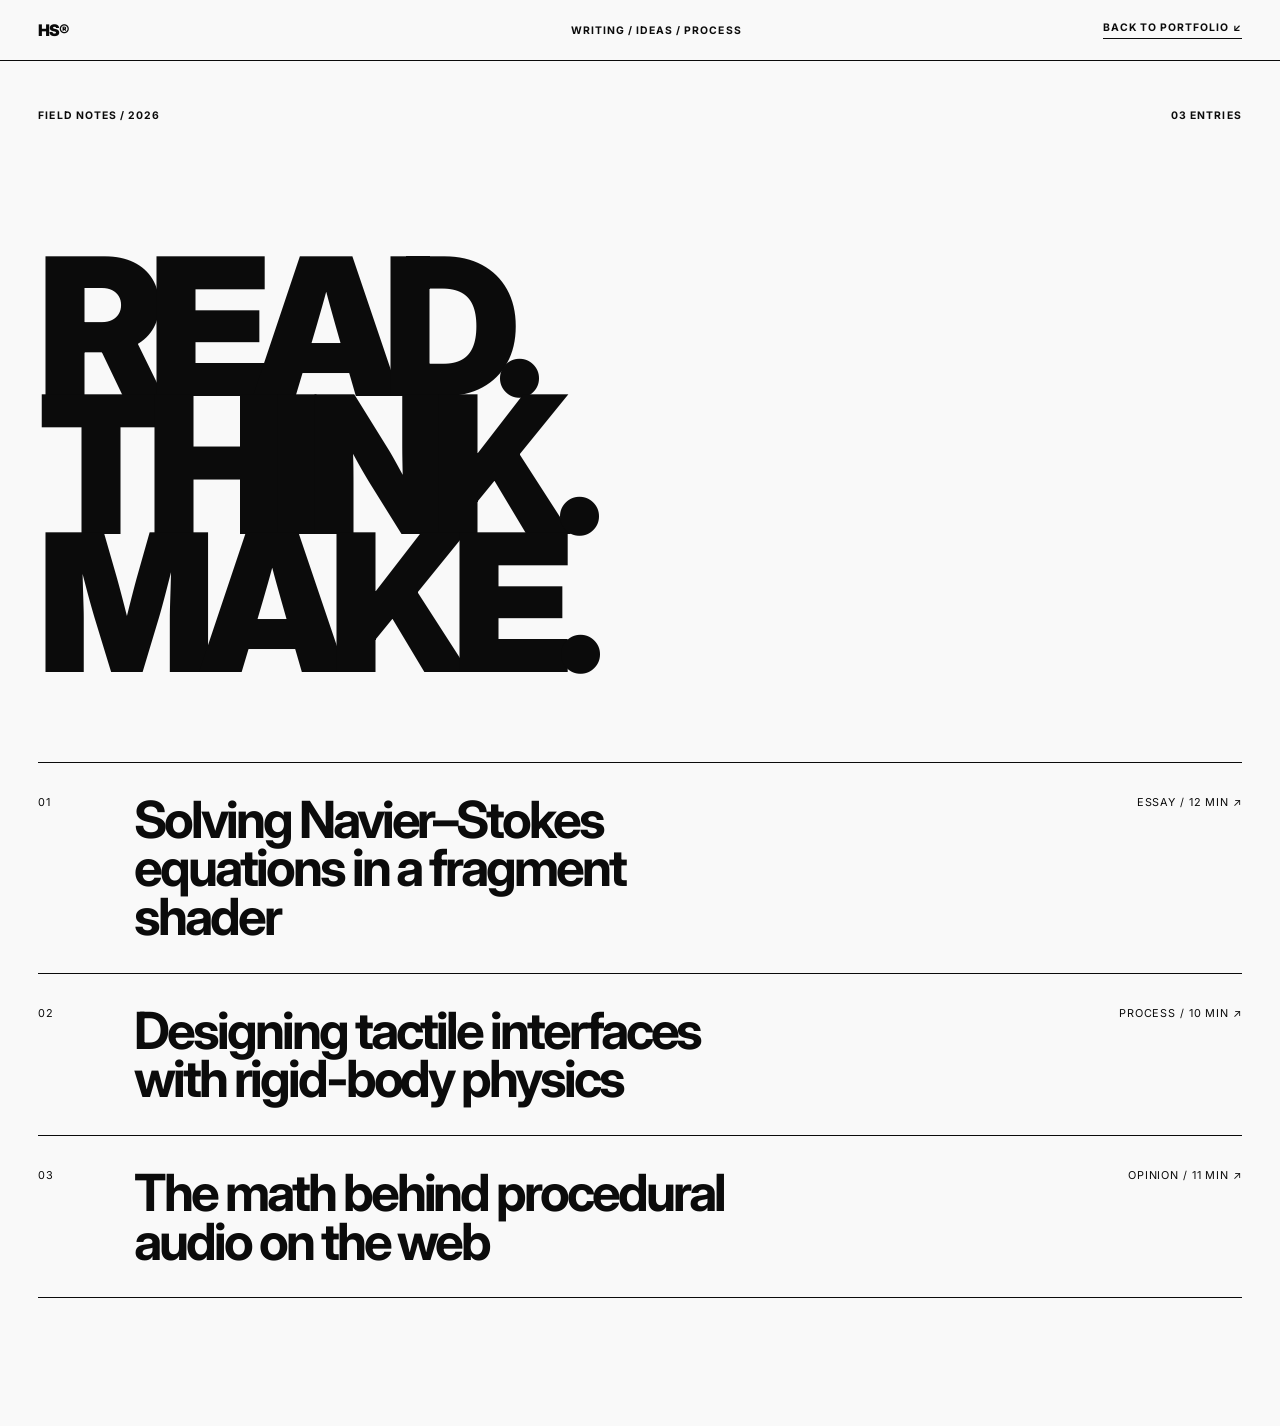
==== field-notes/index.html @ 6ea03a54 "Initial commit" ====
<!doctype html>
<html lang="en">
  <head>
    <meta charset="UTF-8" />
    <meta name="viewport" content="width=device-width, initial-scale=1.0" />
    <meta
      name="description"
      content="Field Notes by Harpuneet Singh—practical writing on graphics, physics, sound, and creative development."
    />
    <title>Field Notes — Harpuneet Singh</title>
    <link rel="preconnect" href="https://fonts.googleapis.com" />
    <link rel="preconnect" href="https://fonts.gstatic.com" crossorigin />
    <link
      href="https://fonts.googleapis.com/css2?family=Inter:wght@400;600;700;800;900&display=swap"
      rel="stylesheet"
    />
    <link rel="stylesheet" href="styles.css" />
    <style>
      .notes-index { min-height: 100vh; padding: 3rem var(--pad) 8rem; }
      .notes-index__meta { display: flex; justify-content: space-between; font-size: .65rem; font-weight: 700; letter-spacing: .1em; text-transform: uppercase; }
      .notes-index h1 { margin: 15vh 0 10vh; font-size: clamp(5rem, 15vw, 15rem); font-weight: 900; letter-spacing: -.09em; line-height: .72; }
      .notes-list { border-top: 1px solid var(--ink); }
      .notes-list a { display: grid; grid-template-columns: 4rem 1fr auto; gap: 2rem; align-items: start; padding: 2rem 0; border-bottom: 1px solid var(--ink); transition: padding .35s, background .35s, color .35s; }
      .notes-list a:hover { padding-right: 1rem; padding-left: 1rem; background: var(--blue); color: white; }
      .notes-list span { font-size: .68rem; letter-spacing: .08em; text-transform: uppercase; }
      .notes-list strong { max-width: 18ch; font-size: clamp(1.8rem, 4vw, 4rem); letter-spacing: -.06em; line-height: .95; }
      @media (max-width: 700px) {
        .notes-index h1 { margin-top: 12vh; }
        .notes-list a { grid-template-columns: 2rem 1fr; }
        .notes-list a > span:last-child { display: none; }
      }
    </style>
  </head>
  <body>
    <header class="site-header">
      <a class="site-header__brand" href="../index.html">HS®</a>
      <span>Writing / Ideas / Process</span>
      <a class="site-header__back" href="../index.html#field-notes">Back to portfolio ↙</a>
    </header>
    <main class="notes-index">
      <div class="notes-index__meta">
        <span>Field Notes / 2026</span>
        <span>03 entries</span>
      </div>
      <h1>READ.<br />THINK.<br />MAKE.</h1>
      <div class="notes-list">
        <a href="navier-stokes-fragment-shader.html">
          <span>01</span>
          <strong>Solving Navier–Stokes equations in a fragment shader</strong>
          <span>Essay / 12 min ↗</span>
        </a>
        <a href="rigid-body-interfaces.html">
          <span>02</span>
          <strong>Designing tactile interfaces with rigid-body physics</strong>
          <span>Process / 10 min ↗</span>
        </a>
        <a href="procedural-audio-web.html">
          <span>03</span>
          <strong>The math behind procedural audio on the web</strong>
          <span>Opinion / 11 min ↗</span>
        </a>
      </div>
    </main>
  </body>
</html>
---- field-notes/styles.css ----
:root {
  --ink: #0b0b0b;
  --paper: #f9f9f9;
  --blue: #0033ff;
  --grey: #777;
  --line: rgba(11, 11, 11, 0.2);
  --pad: clamp(1.25rem, 3vw, 3.5rem);
}

* {
  box-sizing: border-box;
  margin: 0;
  padding: 0;
}

html {
  scroll-behavior: smooth;
}

body {
  background: var(--paper);
  color: var(--ink);
  font-family: "Inter", "Helvetica Neue", Arial, sans-serif;
  font-size: 16px;
}

a {
  color: inherit;
  text-decoration: none;
}

::selection {
  background: var(--blue);
  color: white;
}

.progress {
  position: fixed;
  z-index: 20;
  top: 0;
  left: 0;
  width: 100%;
  height: 3px;
  transform: scaleX(0);
  transform-origin: left;
  background: var(--blue);
  animation: reading-progress linear;
  animation-timeline: scroll(root);
}

@keyframes reading-progress {
  to { transform: scaleX(1); }
}

.site-header {
  display: grid;
  grid-template-columns: 1fr 1fr auto;
  align-items: center;
  padding: 1.25rem var(--pad);
  border-bottom: 1px solid var(--ink);
  font-size: 0.65rem;
  font-weight: 700;
  letter-spacing: 0.1em;
  text-transform: uppercase;
}

.site-header__brand {
  font-size: 1rem;
  font-weight: 900;
  letter-spacing: -0.06em;
}

.site-header__back {
  padding-bottom: 0.3rem;
  border-bottom: 1px solid;
}

.article-hero {
  min-height: 88vh;
  padding: 3rem var(--pad) 4rem;
  border-bottom: 1px solid var(--ink);
}

.article-hero__meta {
  display: flex;
  justify-content: space-between;
  font-size: 0.65rem;
  font-weight: 600;
  letter-spacing: 0.1em;
  text-transform: uppercase;
}

.article-hero h1 {
  max-width: 15ch;
  margin-top: 15vh;
  font-size: clamp(4rem, 10.5vw, 11rem);
  font-weight: 900;
  letter-spacing: -0.085em;
  line-height: 0.82;
}

.article-hero__footer {
  display: grid;
  grid-template-columns: 1fr 1fr;
  align-items: end;
  gap: 2rem;
  margin-top: 10vh;
}

.article-hero__dek {
  max-width: 40rem;
  font-size: clamp(1.2rem, 2vw, 2rem);
  letter-spacing: -0.035em;
  line-height: 1.25;
}

.project-link {
  justify-self: end;
  padding-bottom: 0.5rem;
  border-bottom: 1px solid;
  font-size: 0.75rem;
  font-weight: 700;
  text-transform: uppercase;
}

.article-layout {
  display: grid;
  grid-template-columns: minmax(12rem, 1fr) minmax(0, 3fr);
  gap: 5vw;
  padding: 8rem var(--pad) 12rem;
}

.toc {
  position: sticky;
  top: 2rem;
  align-self: start;
  font-size: 0.68rem;
  line-height: 1.4;
  text-transform: uppercase;
}

.toc > span {
  display: block;
  margin-bottom: 2rem;
  color: var(--grey);
}

.toc a {
  display: block;
  padding: 0.7rem 0;
  border-top: 1px solid var(--line);
}

.toc a:last-child {
  border-bottom: 1px solid var(--line);
}

.prose {
  max-width: 54rem;
}

.prose .lead {
  margin-bottom: 6rem;
  font-size: clamp(1.7rem, 3.2vw, 3.3rem);
  font-weight: 600;
  letter-spacing: -0.055em;
  line-height: 1.1;
}

.prose section {
  margin-top: 6rem;
  scroll-margin-top: 2rem;
}

.prose h2 {
  margin-bottom: 2rem;
  padding-top: 1rem;
  border-top: 1px solid var(--ink);
  font-size: clamp(2rem, 4.5vw, 4.5rem);
  font-weight: 800;
  letter-spacing: -0.065em;
  line-height: 0.95;
}

.prose h3 {
  margin: 3rem 0 1rem;
  font-size: 1rem;
  text-transform: uppercase;
}

.prose p,
.prose li {
  max-width: 46rem;
  font-family: Georgia, "Times New Roman", serif;
  font-size: clamp(1.08rem, 1.35vw, 1.3rem);
  line-height: 1.7;
}

.prose p + p {
  margin-top: 1.5rem;
}

.prose ul,
.prose ol {
  display: grid;
  gap: 0.6rem;
  margin: 2rem 0 2rem 1.4rem;
}

.equation {
  margin: 2.5rem 0;
  padding: 2rem;
  border-left: 4px solid var(--blue);
  background: #ededed;
  font-family: Georgia, "Times New Roman", serif;
  font-size: clamp(1.2rem, 2.5vw, 2rem);
  line-height: 1.5;
  overflow-x: auto;
}

pre {
  margin: 2.5rem 0;
  padding: clamp(1.25rem, 3vw, 2.5rem);
  overflow-x: auto;
  background: var(--ink);
  color: #e8e8e8;
  font: 0.85rem/1.7 "SFMono-Regular", Consolas, monospace;
  tab-size: 2;
}

code {
  font-family: "SFMono-Regular", Consolas, monospace;
}

p code,
li code {
  padding: 0.15em 0.35em;
  background: #e8e8e8;
  font-size: 0.82em;
}

.callout {
  margin: 4rem 0;
  padding: 2rem;
  background: var(--blue);
  color: white;
}

.callout p {
  font-family: "Inter", sans-serif;
  font-size: clamp(1.4rem, 2.7vw, 2.5rem);
  font-weight: 700;
  letter-spacing: -0.045em;
  line-height: 1.15;
}

.article-next {
  display: block;
  padding: 5rem var(--pad);
  border-top: 1px solid var(--ink);
  background: var(--ink);
  color: var(--paper);
}

.article-next span {
  font-size: 0.65rem;
  letter-spacing: 0.1em;
  text-transform: uppercase;
}

.article-next strong {
  display: block;
  max-width: 14ch;
  margin-top: 2rem;
  font-size: clamp(2.5rem, 7vw, 7rem);
  letter-spacing: -0.07em;
  line-height: 0.9;
}

.article-next:hover strong {
  color: var(--blue);
}

@media (max-width: 760px) {
  .site-header {
    grid-template-columns: 1fr auto;
  }

  .site-header > span {
    display: none;
  }

  .article-hero {
    min-height: 80svh;
  }

  .article-hero__meta span:last-child {
    display: none;
  }

  .article-hero h1 {
    margin-top: 12vh;
    font-size: 15vw;
  }

  .article-hero__footer {
    grid-template-columns: 1fr;
  }

  .project-link {
    justify-self: start;
  }

  .article-layout {
    display: block;
    padding-top: 5rem;
  }

  .toc {
    position: static;
    margin-bottom: 5rem;
  }

  .prose section {
    margin-top: 4.5rem;
  }
}

@media (prefers-reduced-motion: reduce) {
  html { scroll-behavior: auto; }
  .progress { display: none; }
}
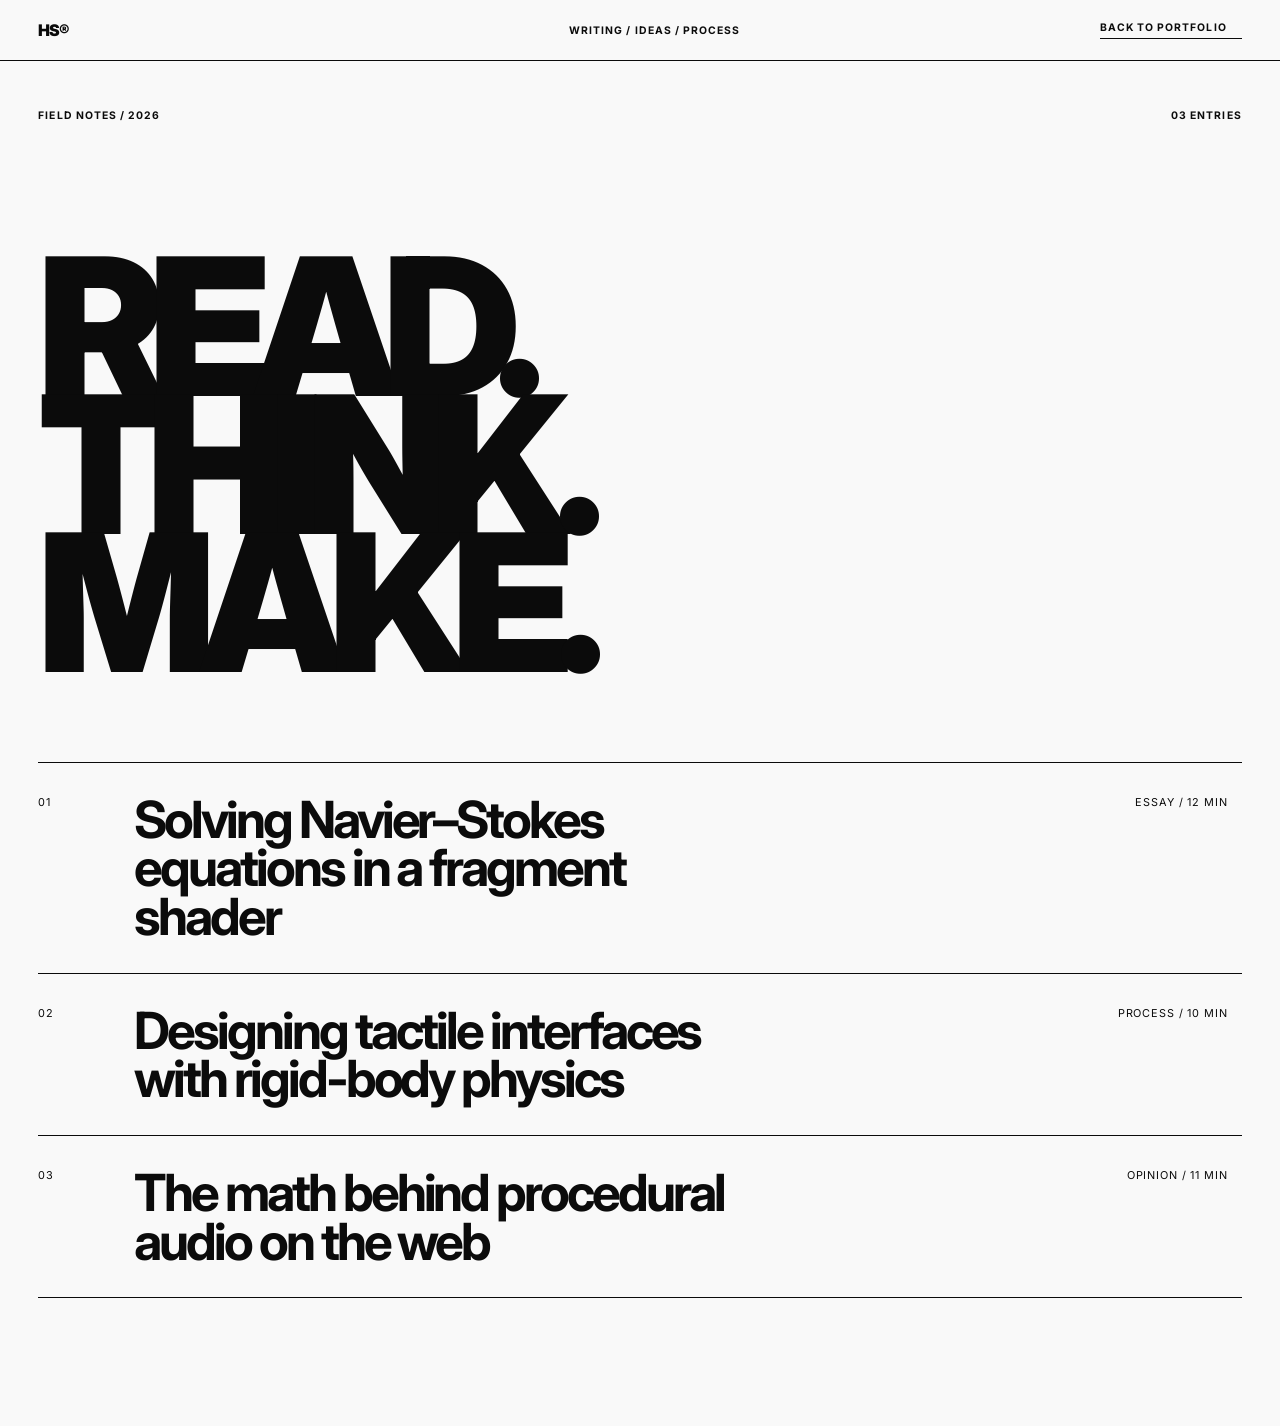
==== commit 88b3a066: "Fixed emojis and phone scroll" ====
--- a/field-notes/index.html
+++ b/field-notes/index.html
@@ -14,6 +14,7 @@
       href="https://fonts.googleapis.com/css2?family=Inter:wght@400;600;700;800;900&display=swap"
       rel="stylesheet"
     />
+    <link rel="stylesheet" href="../assets/icons.css" />
     <link rel="stylesheet" href="styles.css" />
     <style>
       .notes-index { min-height: 100vh; padding: 3rem var(--pad) 8rem; }
@@ -22,7 +23,8 @@
       .notes-list { border-top: 1px solid var(--ink); }
       .notes-list a { display: grid; grid-template-columns: 4rem 1fr auto; gap: 2rem; align-items: start; padding: 2rem 0; border-bottom: 1px solid var(--ink); transition: padding .35s, background .35s, color .35s; }
       .notes-list a:hover { padding-right: 1rem; padding-left: 1rem; background: var(--blue); color: white; }
-      .notes-list span { font-size: .68rem; letter-spacing: .08em; text-transform: uppercase; }
+      .notes-list span { display: inline-flex; align-items: center; gap: .4rem; font-size: .68rem; letter-spacing: .08em; text-transform: uppercase; }
+      .notes-list .icon-arrow { width: .7em; height: .7em; }
       .notes-list strong { max-width: 18ch; font-size: clamp(1.8rem, 4vw, 4rem); letter-spacing: -.06em; line-height: .95; }
       @media (max-width: 700px) {
         .notes-index h1 { margin-top: 12vh; }
@@ -35,7 +37,7 @@
     <header class="site-header">
       <a class="site-header__brand" href="../index.html">HS®</a>
       <span>Writing / Ideas / Process</span>
-      <a class="site-header__back" href="../index.html#field-notes">Back to portfolio ↙</a>
+      <a class="site-header__back" href="../index.html#field-notes">Back to portfolio <span class="icon-arrow icon-arrow--sw" aria-hidden="true"></span></a>
     </header>
     <main class="notes-index">
       <div class="notes-index__meta">
@@ -47,17 +49,17 @@
         <a href="navier-stokes-fragment-shader.html">
           <span>01</span>
           <strong>Solving Navier–Stokes equations in a fragment shader</strong>
-          <span>Essay / 12 min ↗</span>
+          <span>Essay / 12 min <span class="icon-arrow" aria-hidden="true"></span></span>
         </a>
         <a href="rigid-body-interfaces.html">
           <span>02</span>
           <strong>Designing tactile interfaces with rigid-body physics</strong>
-          <span>Process / 10 min ↗</span>
+          <span>Process / 10 min <span class="icon-arrow" aria-hidden="true"></span></span>
         </a>
         <a href="procedural-audio-web.html">
           <span>03</span>
           <strong>The math behind procedural audio on the web</strong>
-          <span>Opinion / 11 min ↗</span>
+          <span>Opinion / 11 min <span class="icon-arrow" aria-hidden="true"></span></span>
         </a>
       </div>
     </main>
--- a/field-notes/styles.css
+++ b/field-notes/styles.css
@@ -15,6 +15,8 @@
 
 html {
   scroll-behavior: smooth;
+  overflow-x: hidden;
+  overscroll-behavior-x: none;
 }
 
 body {
@@ -22,6 +24,8 @@
   color: var(--ink);
   font-family: "Inter", "Helvetica Neue", Arial, sans-serif;
   font-size: 16px;
+  overflow-x: hidden;
+  overscroll-behavior-x: none;
 }
 
 a {
@@ -71,8 +75,16 @@
 }
 
 .site-header__back {
+  display: inline-flex;
+  align-items: center;
+  gap: 0.45rem;
   padding-bottom: 0.3rem;
   border-bottom: 1px solid;
+}
+
+.site-header__back .icon-arrow {
+  width: 0.75em;
+  height: 0.75em;
 }
 
 .article-hero {
@@ -115,6 +127,9 @@
 }
 
 .project-link {
+  display: inline-flex;
+  align-items: center;
+  gap: 0.55rem;
   justify-self: end;
   padding-bottom: 0.5rem;
   border-bottom: 1px solid;
@@ -269,14 +284,22 @@
 }
 
 .article-next strong {
-  display: block;
-  max-width: 14ch;
+  display: inline-flex;
+  flex-wrap: wrap;
+  align-items: center;
+  gap: 0.35em;
+  max-width: 16ch;
   margin-top: 2rem;
   font-size: clamp(2.5rem, 7vw, 7rem);
   letter-spacing: -0.07em;
   line-height: 0.9;
 }
 
+.article-next .icon-arrow {
+  width: 0.55em;
+  height: 0.55em;
+}
+
 .article-next:hover strong {
   color: var(--blue);
 }
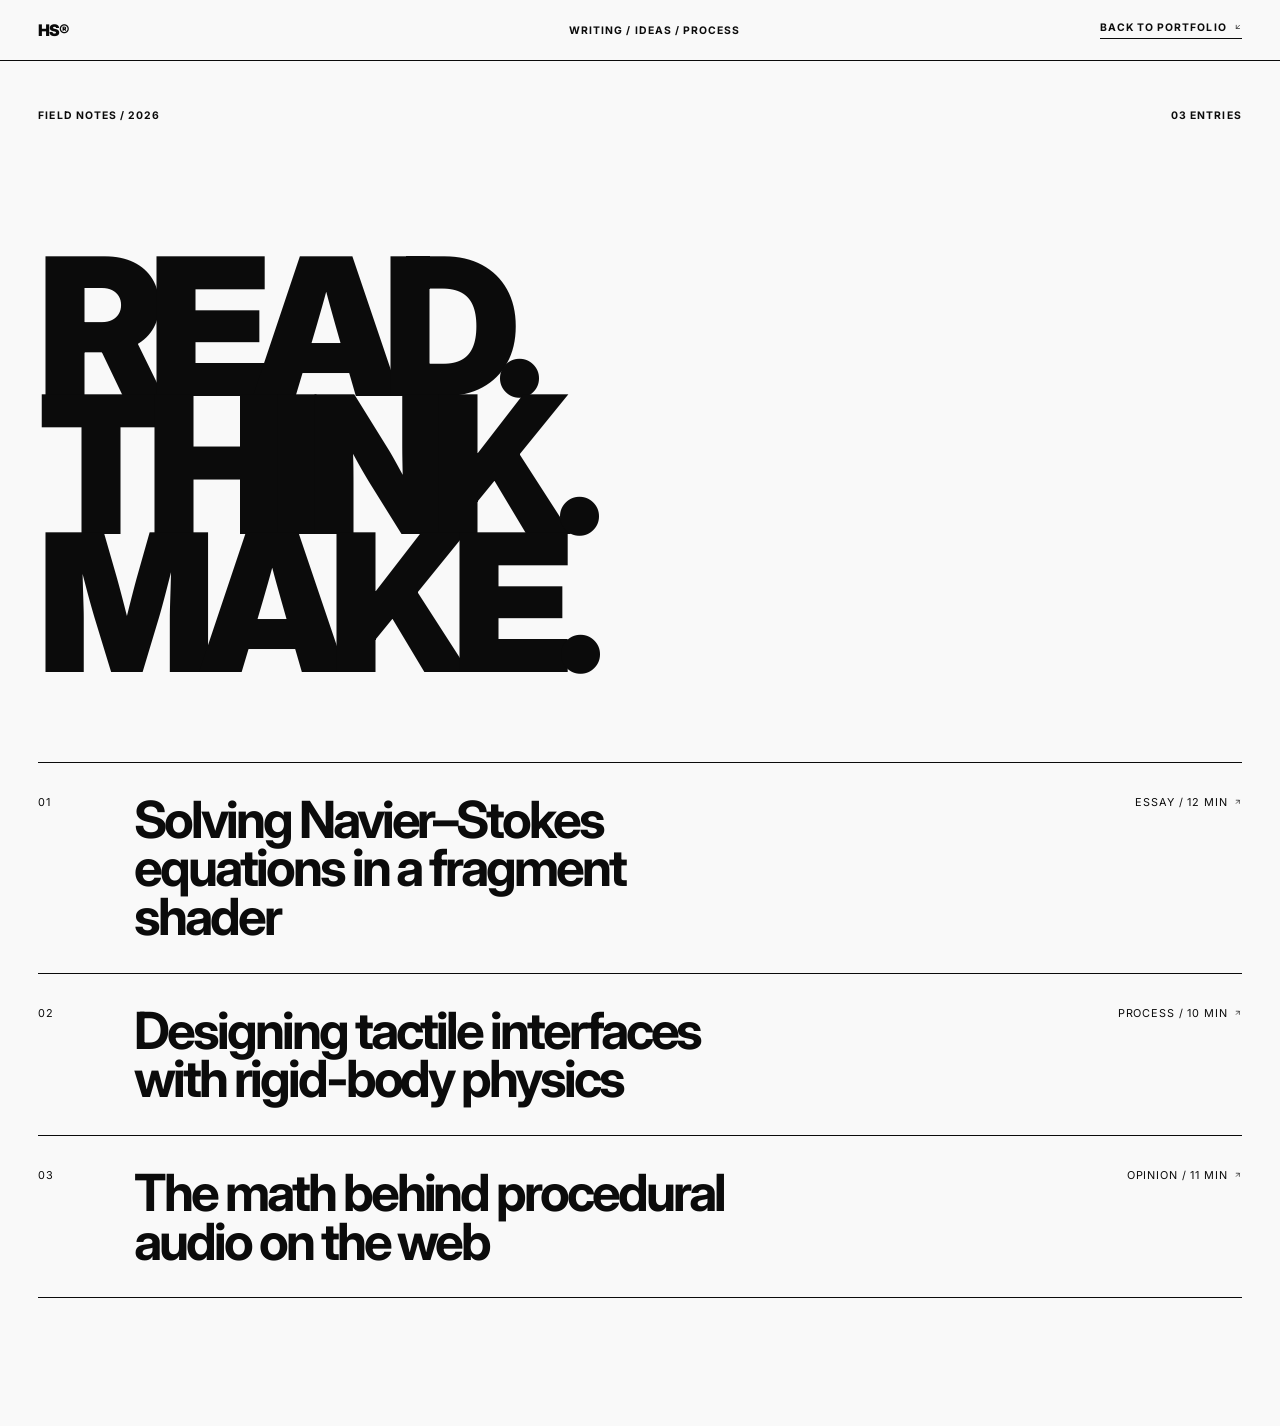
==== commit 2fc211a1: "Fixed symbols" ====
--- a/field-notes/index.html
+++ b/field-notes/index.html
@@ -63,5 +63,6 @@
         </a>
       </div>
     </main>
-  </body>
+  <script src="../assets/icons.js"></script>
+</body>
 </html>
--- a/assets/icons.css
+++ b/assets/icons.css
@@ -0,0 +1,51 @@
+/* Lucide icons — sized wrappers; SVG injected by assets/icons.js */
+
+.icon-arrow,
+.icon-asterisk,
+.icon-target,
+.icon-reset,
+.icon-infinity {
+  position: relative;
+  display: inline-flex;
+  flex-shrink: 0;
+  align-items: center;
+  justify-content: center;
+  vertical-align: -0.14em;
+  line-height: 0;
+  color: inherit;
+}
+
+.icon-arrow svg,
+.icon-asterisk svg,
+.icon-target svg,
+.icon-reset svg,
+.icon-infinity svg,
+[data-lucide] svg {
+  display: block;
+  width: 100%;
+  height: 100%;
+  stroke: currentColor;
+  fill: none;
+}
+
+.icon-arrow {
+  width: 0.95em;
+  height: 0.95em;
+}
+
+.icon-asterisk {
+  width: 0.9em;
+  height: 0.9em;
+  margin: 0 0.4em;
+}
+
+.icon-target,
+.icon-reset {
+  width: 0.9em;
+  height: 0.9em;
+}
+
+.icon-infinity {
+  width: 1.35em;
+  height: 1.35em;
+}
--- a/field-notes/styles.css
+++ b/field-notes/styles.css
@@ -15,8 +15,6 @@
 
 html {
   scroll-behavior: smooth;
-  overflow-x: hidden;
-  overscroll-behavior-x: none;
 }
 
 body {
@@ -24,8 +22,6 @@
   color: var(--ink);
   font-family: "Inter", "Helvetica Neue", Arial, sans-serif;
   font-size: 16px;
-  overflow-x: hidden;
-  overscroll-behavior-x: none;
 }
 
 a {
